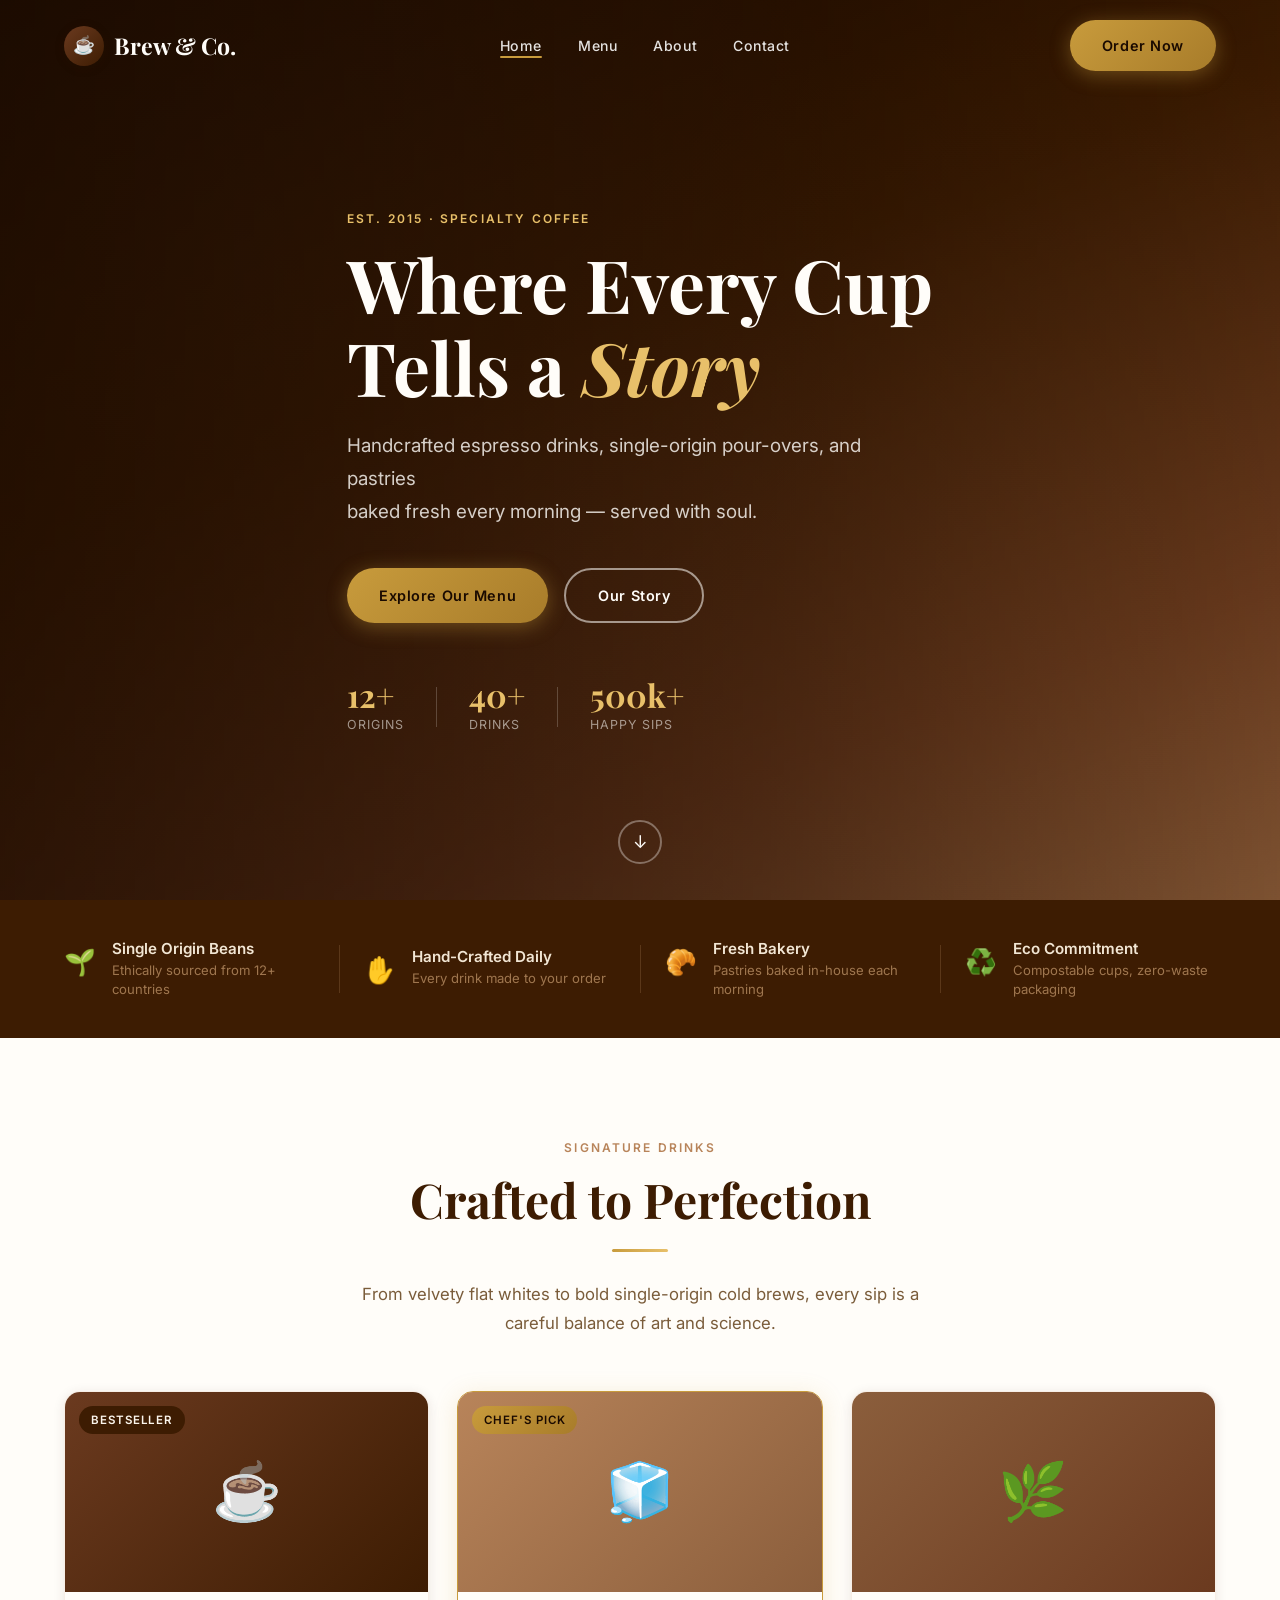
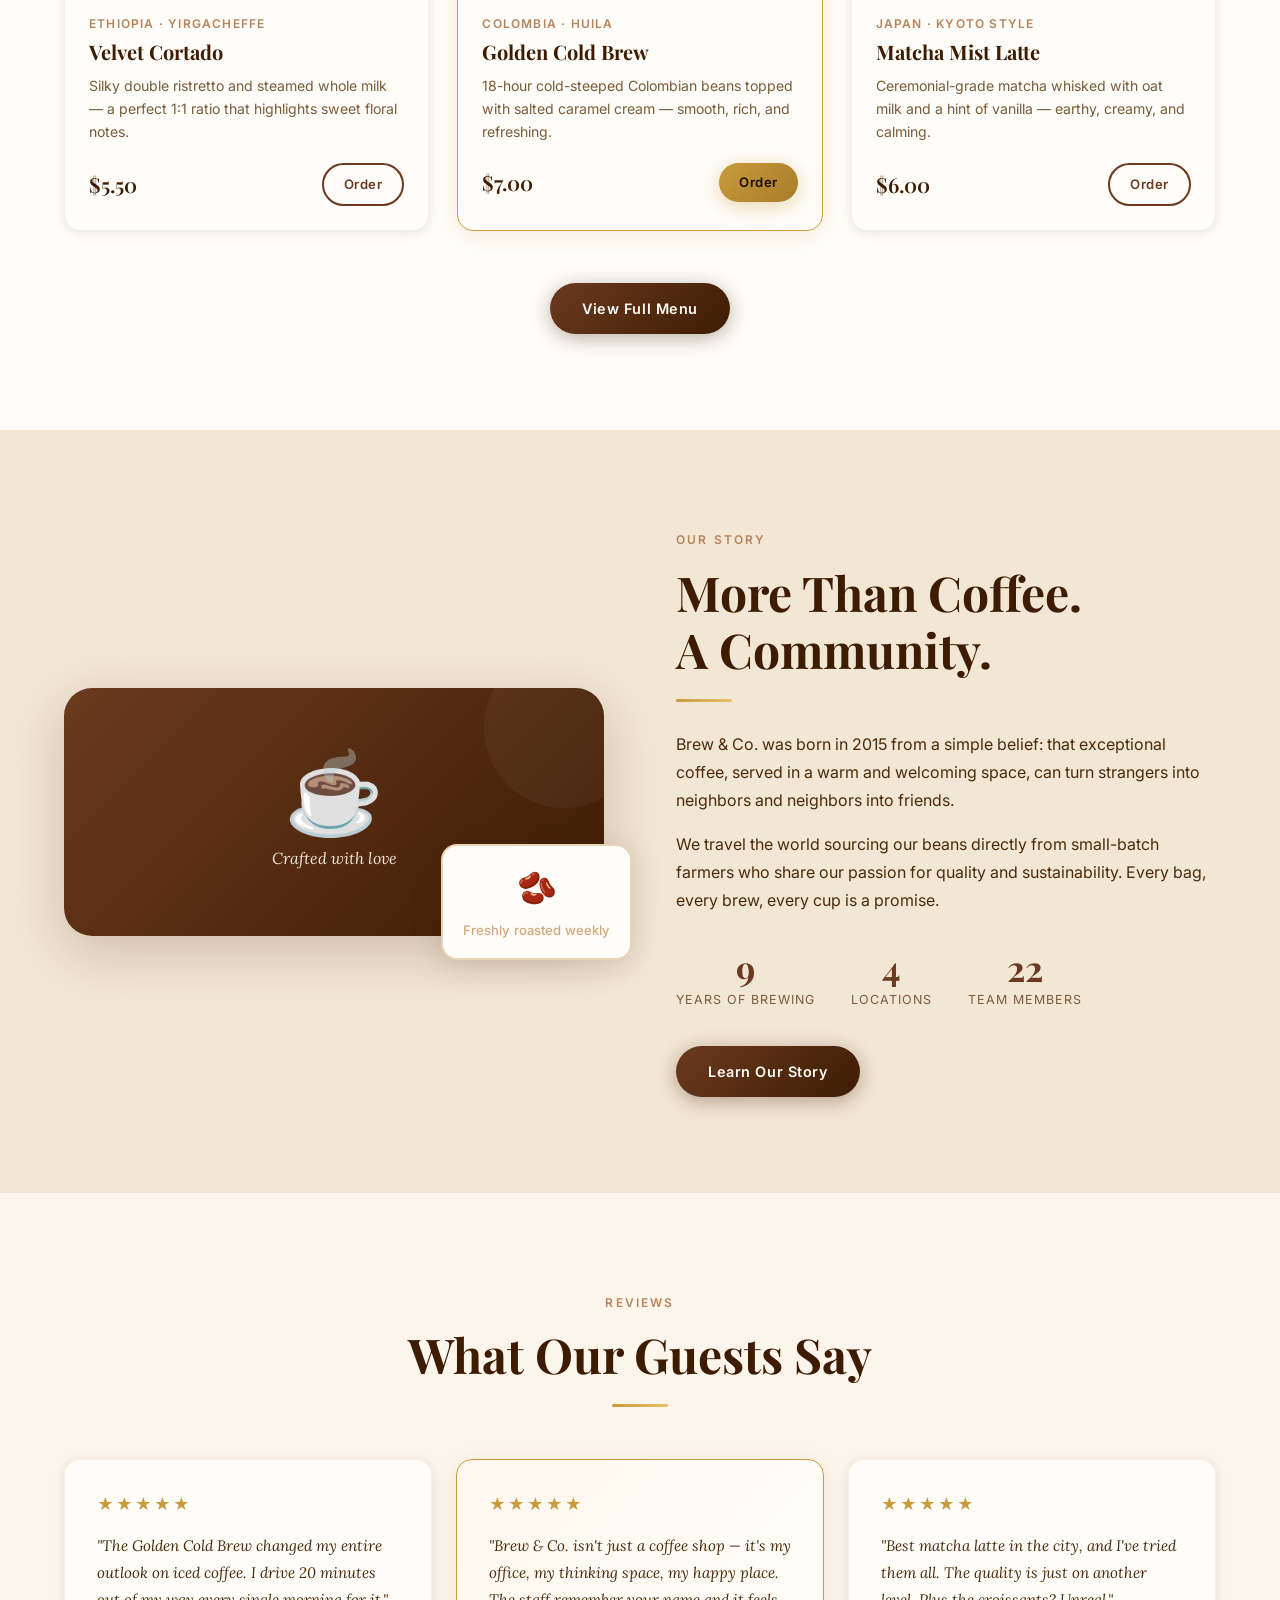
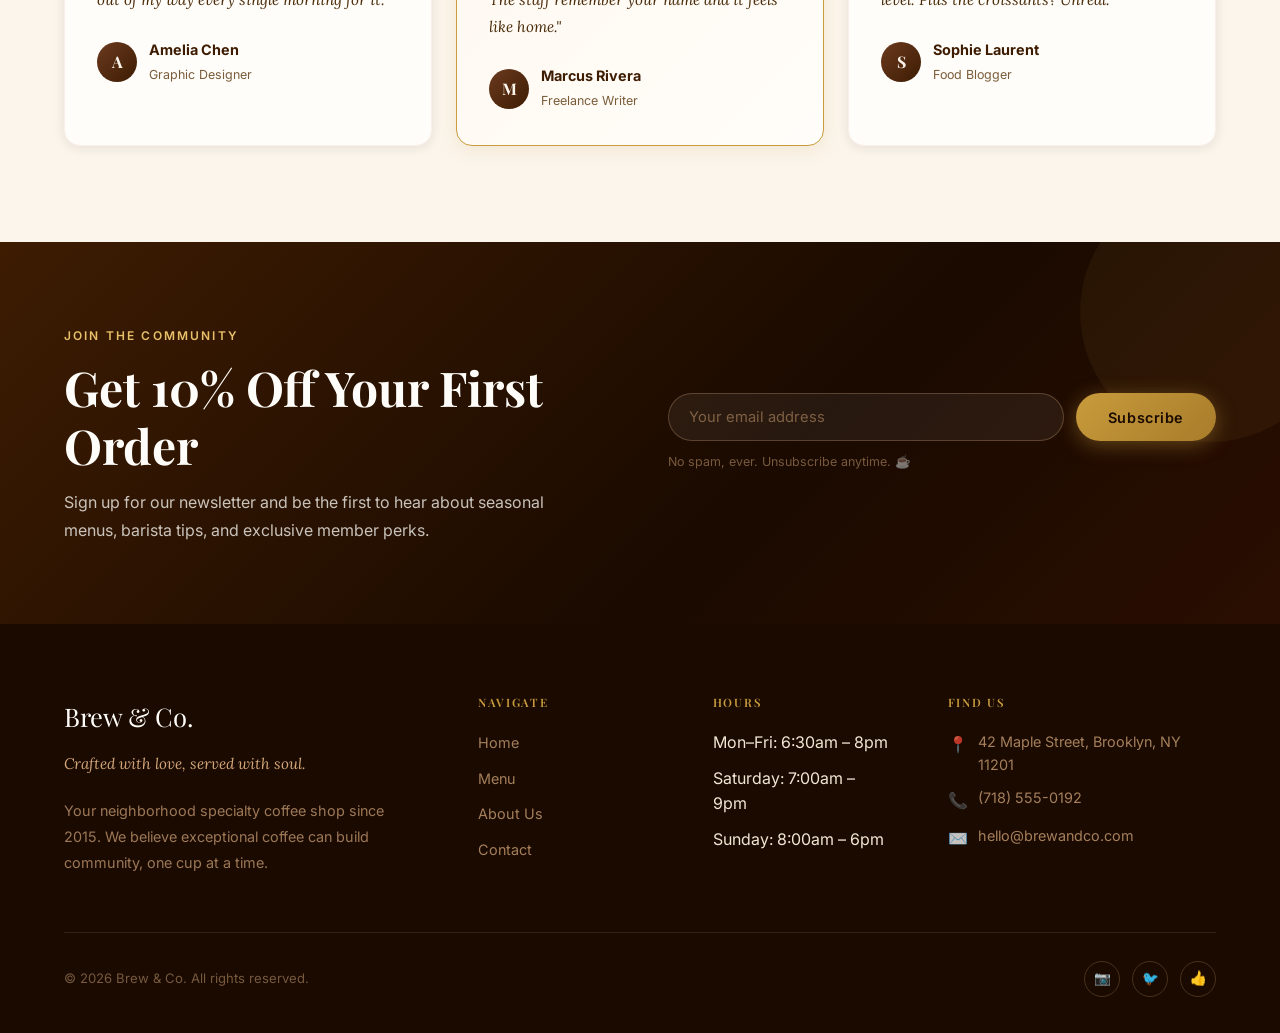
==== index.html @ 24303b9f "Initial commit" ====
<!DOCTYPE html>
<html lang="en">
<head>
  <meta charset="UTF-8" />
  <meta name="viewport" content="width=device-width, initial-scale=1.0" />
  <title>Brew & Co. — Artisan Coffee, Crafted With Love</title>
  <meta name="description" content="Brew & Co. is your neighborhood artisan coffee shop, serving specialty espresso, pour-overs, and freshly baked pastries in a warm, welcoming atmosphere." />
  <link rel="stylesheet" href="css/style.css" />
  <link rel="stylesheet" href="css/home.css" />
</head>
<body>

<!-- ── Navigation ── -->
<nav class="navbar transparent" id="navbar">
  <div class="nav-inner">
    <a href="index.html" class="nav-logo" aria-label="Brew & Co. Home">
      <div class="nav-logo-icon">☕</div>
      <span class="nav-logo-text">Brew &amp; Co.</span>
    </a>
    <ul class="nav-links" role="list">
      <li><a href="index.html"   class="nav-link" data-page="index.html">Home</a></li>
      <li><a href="menu.html"    class="nav-link" data-page="menu.html">Menu</a></li>
      <li><a href="about.html"   class="nav-link" data-page="about.html">About</a></li>
      <li><a href="contact.html" class="nav-link" data-page="contact.html">Contact</a></li>
    </ul>
    <a href="menu.html" class="btn btn-gold nav-cta">Order Now</a>
    <button class="hamburger" id="hamburger" aria-label="Toggle menu">
      <span></span><span></span><span></span>
    </button>
  </div>
</nav>

<!-- Mobile Menu -->
<div class="mobile-menu" id="mobile-menu" role="dialog" aria-modal="true" aria-label="Mobile navigation">
  <button class="mobile-close" id="mobile-close" aria-label="Close menu">✕</button>
  <ul role="list">
    <li><a href="index.html"   class="nav-link">Home</a></li>
    <li><a href="menu.html"    class="nav-link">Menu</a></li>
    <li><a href="about.html"   class="nav-link">About</a></li>
    <li><a href="contact.html" class="nav-link">Contact</a></li>
  </ul>
  <a href="menu.html" class="btn btn-gold" style="margin-top:8px;">Order Now</a>
</div>

<main>

  <!-- ══ HERO ══ -->
  <section class="hero hero-transparent" id="home">
    <div class="hero-bg">
      <div class="hero-bg-parallax hero-bg-img" aria-hidden="true"></div>
      <div class="hero-overlay" aria-hidden="true"></div>
    </div>
    <div class="container hero-content">
      <span class="section-label hero-label animate-fade-up">Est. 2015 · Specialty Coffee</span>
      <h1 class="hero-title animate-fade-up animate-delay-1">
        Where Every Cup<br/>
        Tells a <em>Story</em>
      </h1>
      <p class="hero-subtitle animate-fade-up animate-delay-2">
        Handcrafted espresso drinks, single-origin pour-overs, and pastries<br class="desktop-br"/>
        baked fresh every morning — served with soul.
      </p>
      <div class="hero-actions animate-fade-up animate-delay-3">
        <a href="menu.html" class="btn btn-gold">Explore Our Menu</a>
        <a href="about.html" class="btn btn-outline hero-btn-outline">Our Story</a>
      </div>
      <div class="hero-stats animate-fade-up animate-delay-4">
        <div class="hero-stat">
          <span class="hero-stat-num" data-count="12" data-suffix="+">0+</span>
          <span class="hero-stat-label">Origins</span>
        </div>
        <div class="hero-stat-divider" aria-hidden="true"></div>
        <div class="hero-stat">
          <span class="hero-stat-num" data-count="40" data-suffix="+">0+</span>
          <span class="hero-stat-label">Drinks</span>
        </div>
        <div class="hero-stat-divider" aria-hidden="true"></div>
        <div class="hero-stat">
          <span class="hero-stat-num" data-count="500" data-suffix="k+">0k+</span>
          <span class="hero-stat-label">Happy Sips</span>
        </div>
      </div>
    </div>
    <a href="#featured" class="hero-scroll-cue" aria-label="Scroll down">
      <span>↓</span>
    </a>
  </section>

  <!-- ══ FEATURED STRIP ══ -->
  <section class="strip" id="featured">
    <div class="container strip-inner">
      <div class="strip-item">
        <span class="strip-icon">🌱</span>
        <div>
          <h4>Single Origin Beans</h4>
          <p>Ethically sourced from 12+ countries</p>
        </div>
      </div>
      <div class="strip-divider" aria-hidden="true"></div>
      <div class="strip-item">
        <span class="strip-icon">✋</span>
        <div>
          <h4>Hand-Crafted Daily</h4>
          <p>Every drink made to your order</p>
        </div>
      </div>
      <div class="strip-divider" aria-hidden="true"></div>
      <div class="strip-item">
        <span class="strip-icon">🥐</span>
        <div>
          <h4>Fresh Bakery</h4>
          <p>Pastries baked in-house each morning</p>
        </div>
      </div>
      <div class="strip-divider" aria-hidden="true"></div>
      <div class="strip-item">
        <span class="strip-icon">♻️</span>
        <div>
          <h4>Eco Commitment</h4>
          <p>Compostable cups, zero-waste packaging</p>
        </div>
      </div>
    </div>
  </section>

  <!-- ══ SIGNATURE DRINKS ══ -->
  <section class="section" id="menu-preview">
    <div class="container">
      <div class="text-center" style="max-width:600px;margin:0 auto;">
        <span class="section-label">Signature Drinks</span>
        <h2 class="section-title">Crafted to Perfection</h2>
        <div class="divider center"></div>
        <p class="section-subtitle" style="margin:0 auto 52px;">From velvety flat whites to bold single-origin cold brews, every sip is a careful balance of art and science.</p>
      </div>

      <div class="drinks-grid">

        <article class="drink-card" data-animate data-delay="0">
          <div class="drink-img-wrap">
            <div class="drink-img" style="background: linear-gradient(135deg,#6B3A1F,#3D1C02);">
              <span class="drink-emoji">☕</span>
            </div>
            <span class="drink-badge">Bestseller</span>
          </div>
          <div class="drink-body">
            <span class="drink-origin">Ethiopia · Yirgacheffe</span>
            <h3 class="drink-name">Velvet Cortado</h3>
            <p class="drink-desc">Silky double ristretto and steamed whole milk — a perfect 1:1 ratio that highlights sweet floral notes.</p>
            <div class="drink-footer">
              <span class="drink-price">$5.50</span>
              <a href="menu.html" class="btn btn-outline btn-sm">Order</a>
            </div>
          </div>
        </article>

        <article class="drink-card featured-card" data-animate data-delay="0.12">
          <div class="drink-img-wrap">
            <div class="drink-img drink-img-gold" style="background: linear-gradient(135deg,#B8845A,#8B5E3C);">
              <span class="drink-emoji">🧊</span>
            </div>
            <span class="drink-badge badge-gold">Chef's Pick</span>
          </div>
          <div class="drink-body">
            <span class="drink-origin">Colombia · Huila</span>
            <h3 class="drink-name">Golden Cold Brew</h3>
            <p class="drink-desc">18-hour cold-steeped Colombian beans topped with salted caramel cream — smooth, rich, and refreshing.</p>
            <div class="drink-footer">
              <span class="drink-price">$7.00</span>
              <a href="menu.html" class="btn btn-gold btn-sm">Order</a>
            </div>
          </div>
        </article>

        <article class="drink-card" data-animate data-delay="0.22">
          <div class="drink-img-wrap">
            <div class="drink-img" style="background: linear-gradient(135deg,#8B5E3C,#6B3A1F);">
              <span class="drink-emoji">🌿</span>
            </div>
          </div>
          <div class="drink-body">
            <span class="drink-origin">Japan · Kyoto Style</span>
            <h3 class="drink-name">Matcha Mist Latte</h3>
            <p class="drink-desc">Ceremonial-grade matcha whisked with oat milk and a hint of vanilla — earthy, creamy, and calming.</p>
            <div class="drink-footer">
              <span class="drink-price">$6.00</span>
              <a href="menu.html" class="btn btn-outline btn-sm">Order</a>
            </div>
          </div>
        </article>

      </div>

      <div class="text-center" style="margin-top:52px;">
        <a href="menu.html" class="btn btn-primary">View Full Menu</a>
      </div>
    </div>
  </section>

  <!-- ══ ABOUT TEASER ══ -->
  <section class="section about-teaser" id="about-teaser">
    <div class="container about-teaser-grid">
      <div class="about-teaser-img-wrap" data-animate>
        <div class="about-teaser-img-main">
          <span style="font-size:5rem;line-height:1;">☕</span>
          <p style="font-family:var(--font-accent);font-style:italic;color:var(--cream-mid);margin-top:12px;">Crafted with love</p>
        </div>
        <div class="about-teaser-img-float">
          <span style="font-size:2rem;">🫘</span>
          <p style="font-size:0.82rem;color:var(--brown-pale);margin-top:6px;font-weight:500;">Freshly roasted weekly</p>
        </div>
      </div>
      <div class="about-teaser-text" data-animate data-delay="0.15">
        <span class="section-label">Our Story</span>
        <h2 class="section-title">More Than Coffee.<br/>A Community.</h2>
        <div class="divider"></div>
        <p>Brew &amp; Co. was born in 2015 from a simple belief: that exceptional coffee, served in a warm and welcoming space, can turn strangers into neighbors and neighbors into friends.</p>
        <p style="margin-top:16px;">We travel the world sourcing our beans directly from small-batch farmers who share our passion for quality and sustainability. Every bag, every brew, every cup is a promise.</p>
        <div class="about-milestones">
          <div class="milestone">
            <span class="milestone-num" data-count="9" data-suffix="">0</span>
            <span class="milestone-label">Years of Brewing</span>
          </div>
          <div class="milestone">
            <span class="milestone-num" data-count="4" data-suffix="">0</span>
            <span class="milestone-label">Locations</span>
          </div>
          <div class="milestone">
            <span class="milestone-num" data-count="22" data-suffix="">0</span>
            <span class="milestone-label">Team Members</span>
          </div>
        </div>
        <a href="about.html" class="btn btn-primary" style="margin-top:36px;">Learn Our Story</a>
      </div>
    </div>
  </section>

  <!-- ══ TESTIMONIALS ══ -->
  <section class="section testimonials-section">
    <div class="container">
      <div class="text-center" style="max-width:540px;margin:0 auto 52px;">
        <span class="section-label">Reviews</span>
        <h2 class="section-title">What Our Guests Say</h2>
        <div class="divider center"></div>
      </div>
      <div class="testimonials-grid">
        <blockquote class="testimonial-card" data-animate>
          <div class="testimonial-stars">★★★★★</div>
          <p class="testimonial-text">"The Golden Cold Brew changed my entire outlook on iced coffee. I drive 20 minutes out of my way every single morning for it."</p>
          <footer class="testimonial-author">
            <div class="testimonial-avatar">A</div>
            <div>
              <strong>Amelia Chen</strong>
              <span>Graphic Designer</span>
            </div>
          </footer>
        </blockquote>
        <blockquote class="testimonial-card testimonial-card-featured" data-animate data-delay="0.12">
          <div class="testimonial-stars">★★★★★</div>
          <p class="testimonial-text">"Brew &amp; Co. isn't just a coffee shop — it's my office, my thinking space, my happy place. The staff remember your name and it feels like home."</p>
          <footer class="testimonial-author">
            <div class="testimonial-avatar">M</div>
            <div>
              <strong>Marcus Rivera</strong>
              <span>Freelance Writer</span>
            </div>
          </footer>
        </blockquote>
        <blockquote class="testimonial-card" data-animate data-delay="0.22">
          <div class="testimonial-stars">★★★★★</div>
          <p class="testimonial-text">"Best matcha latte in the city, and I've tried them all. The quality is just on another level. Plus the croissants? Unreal."</p>
          <footer class="testimonial-author">
            <div class="testimonial-avatar">S</div>
            <div>
              <strong>Sophie Laurent</strong>
              <span>Food Blogger</span>
            </div>
          </footer>
        </blockquote>
      </div>
    </div>
  </section>

  <!-- ══ CTA BANNER ══ -->
  <section class="cta-banner">
    <div class="container cta-inner">
      <div class="cta-text" data-animate>
        <span class="section-label" style="color:var(--gold-light);">Join the Community</span>
        <h2 style="color:var(--cream-white);margin-bottom:14px;">Get 10% Off Your First Order</h2>
        <p style="color:rgba(255,253,249,0.75);max-width:480px;">Sign up for our newsletter and be the first to hear about seasonal menus, barista tips, and exclusive member perks.</p>
      </div>
      <form class="cta-form" id="newsletter-form" data-animate data-delay="0.15" onsubmit="handleNewsletter(event)">
        <div class="form-row">
          <input type="email" id="newsletter-email" name="email" placeholder="Your email address" required class="cta-input" />
          <button type="submit" class="btn btn-gold">Subscribe</button>
        </div>
        <p class="form-note">No spam, ever. Unsubscribe anytime. ☕</p>
      </form>
    </div>
  </section>

</main>

<!-- ── FOOTER ── -->
<footer class="footer" role="contentinfo">
  <div class="container">
    <div class="footer-grid">
      <div class="footer-col">
        <div class="footer-brand-name">Brew &amp; Co.</div>
        <p class="footer-tagline">Crafted with love, served with soul.</p>
        <p class="footer-desc">Your neighborhood specialty coffee shop since 2015. We believe exceptional coffee can build community, one cup at a time.</p>
      </div>
      <div class="footer-col">
        <h3 class="footer-heading">Navigate</h3>
        <ul class="footer-links">
          <li><a href="index.html">Home</a></li>
          <li><a href="menu.html">Menu</a></li>
          <li><a href="about.html">About Us</a></li>
          <li><a href="contact.html">Contact</a></li>
        </ul>
      </div>
      <div class="footer-col">
        <h3 class="footer-heading">Hours</h3>
        <ul class="footer-links">
          <li>Mon–Fri: 6:30am – 8pm</li>
          <li>Saturday: 7:00am – 9pm</li>
          <li>Sunday: 8:00am – 6pm</li>
        </ul>
      </div>
      <div class="footer-col">
        <h3 class="footer-heading">Find Us</h3>
        <div class="footer-contact-item"><span>📍</span><span>42 Maple Street, Brooklyn, NY 11201</span></div>
        <div class="footer-contact-item"><span>📞</span><span>(718) 555-0192</span></div>
        <div class="footer-contact-item"><span>✉️</span><span>hello@brewandco.com</span></div>
      </div>
    </div>
    <div class="footer-bottom">
      <p>&copy; 2026 Brew &amp; Co. All rights reserved.</p>
      <div class="footer-social" aria-label="Social links">
        <a href="#" class="social-link" aria-label="Instagram">📷</a>
        <a href="#" class="social-link" aria-label="Twitter">🐦</a>
        <a href="#" class="social-link" aria-label="Facebook">👍</a>
      </div>
    </div>
  </div>
</footer>

<script src="js/main.js"></script>
<script>
  function handleNewsletter(e) {
    e.preventDefault();
    const email = document.getElementById('newsletter-email').value;
    if (email) {
      document.getElementById('newsletter-form').reset();
      showToast('Welcome! Check your inbox for 10% off. ☕', '🎉');
    }
  }
</script>
</body>
</html>
---- css/style.css ----
/* ===== Brew & Co. — Global Styles ===== */

@import url('https://fonts.googleapis.com/css2?family=Playfair+Display:ital,wght@0,400;0,600;0,700;1,400;1,600&family=Inter:wght@300;400;500;600&family=Lora:ital,wght@0,400;1,400&display=swap');

/* ── CSS Variables ── */
:root {
  --brown-darkest: #1A0A00;
  --brown-dark:    #3D1C02;
  --brown-mid:     #6B3A1F;
  --brown-warm:    #8B5E3C;
  --brown-light:   #B8845A;
  --brown-pale:    #D4A77A;
  --cream-deep:    #E8D5B7;
  --cream-mid:     #F2E6D4;
  --cream-light:   #FBF5EC;
  --cream-white:   #FFFDF9;
  --gold:          #C89B3C;
  --gold-light:    #E8C06A;
  --text-dark:     #1A0A00;
  --text-mid:      #4A2C0A;
  --text-muted:    #7A5C3A;
  --shadow-sm:     0 2px 12px rgba(61,28,2,0.1);
  --shadow-md:     0 6px 30px rgba(61,28,2,0.15);
  --shadow-lg:     0 16px 55px rgba(61,28,2,0.2);
  --radius-sm:     8px;
  --radius-md:     16px;
  --radius-lg:     28px;
  --transition:    0.3s cubic-bezier(0.4, 0, 0.2, 1);
  --font-heading:  'Playfair Display', serif;
  --font-body:     'Inter', sans-serif;
  --font-accent:   'Lora', serif;
}

/* ── Reset ── */
*, *::before, *::after { box-sizing: border-box; margin: 0; padding: 0; }
html { scroll-behavior: smooth; font-size: 16px; }
body {
  font-family: var(--font-body);
  background: var(--cream-white);
  color: var(--text-dark);
  line-height: 1.6;
  overflow-x: hidden;
}
img { display: block; max-width: 100%; }
a { text-decoration: none; color: inherit; }
ul { list-style: none; }
button { cursor: pointer; border: none; background: none; font-family: inherit; }

/* ── Typography ── */
h1, h2, h3, h4 { font-family: var(--font-heading); line-height: 1.2; }
h1 { font-size: clamp(2.4rem, 6vw, 4.2rem); }
h2 { font-size: clamp(1.9rem, 4vw, 3rem); }
h3 { font-size: clamp(1.3rem, 2.5vw, 1.7rem); }
h4 { font-size: 1.1rem; }
p  { color: var(--text-mid); line-height: 1.75; }

/* ── Layout Helpers ── */
.container {
  max-width: 1200px;
  margin: 0 auto;
  padding: 0 24px;
}
.section { padding: 96px 0; }
.section-sm { padding: 64px 0; }
.section-label {
  display: inline-block;
  font-family: var(--font-body);
  font-size: 0.75rem;
  font-weight: 600;
  letter-spacing: 0.18em;
  text-transform: uppercase;
  color: var(--brown-light);
  margin-bottom: 14px;
}
.section-title { color: var(--brown-dark); margin-bottom: 20px; }
.section-subtitle {
  font-size: 1.05rem;
  color: var(--text-muted);
  max-width: 560px;
  margin-bottom: 52px;
}

/* ── Divider ── */
.divider {
  width: 56px;
  height: 3px;
  background: linear-gradient(90deg, var(--gold), var(--gold-light));
  border-radius: 2px;
  margin: 18px 0 28px;
}
.divider.center { margin-left: auto; margin-right: auto; }

/* ── Buttons ── */
.btn {
  display: inline-flex;
  align-items: center;
  gap: 8px;
  padding: 14px 32px;
  border-radius: 50px;
  font-size: 0.9rem;
  font-weight: 600;
  letter-spacing: 0.04em;
  transition: var(--transition);
  position: relative;
  overflow: hidden;
}
.btn::before {
  content: '';
  position: absolute;
  inset: 0;
  background: rgba(255,255,255,0.12);
  opacity: 0;
  transition: var(--transition);
}
.btn:hover::before { opacity: 1; }
.btn-primary {
  background: linear-gradient(135deg, var(--brown-mid), var(--brown-dark));
  color: var(--cream-white);
  box-shadow: 0 4px 20px rgba(61,28,2,0.35);
}
.btn-primary:hover {
  transform: translateY(-2px);
  box-shadow: 0 8px 28px rgba(61,28,2,0.45);
}
.btn-outline {
  border: 2px solid var(--brown-mid);
  color: var(--brown-mid);
  background: transparent;
}
.btn-outline:hover {
  background: var(--brown-mid);
  color: var(--cream-white);
  transform: translateY(-2px);
}
.btn-gold {
  background: linear-gradient(135deg, var(--gold), #A87C2A);
  color: var(--brown-darkest);
  box-shadow: 0 4px 20px rgba(200,155,60,0.4);
}
.btn-gold:hover {
  transform: translateY(-2px);
  box-shadow: 0 8px 28px rgba(200,155,60,0.55);
}

/* ══════════════════════════════════════════
   NAVIGATION
══════════════════════════════════════════ */
.navbar {
  position: fixed;
  top: 0; left: 0; right: 0;
  z-index: 1000;
  padding: 0 0;
  transition: var(--transition);
}
.navbar.scrolled {
  background: rgba(255,253,249,0.96);
  backdrop-filter: blur(20px);
  -webkit-backdrop-filter: blur(20px);
  box-shadow: var(--shadow-sm);
}
.navbar.transparent { background: transparent; }
.nav-inner {
  display: flex;
  align-items: center;
  justify-content: space-between;
  max-width: 1200px;
  margin: 0 auto;
  padding: 20px 24px;
}
.nav-logo {
  display: flex;
  align-items: center;
  gap: 10px;
}
.nav-logo-icon {
  width: 40px;
  height: 40px;
  background: linear-gradient(135deg, var(--brown-mid), var(--brown-dark));
  border-radius: 50%;
  display: flex;
  align-items: center;
  justify-content: center;
  font-size: 1.1rem;
  color: var(--cream-light);
  box-shadow: var(--shadow-sm);
  flex-shrink: 0;
}
.nav-logo-text {
  font-family: var(--font-heading);
  font-size: 1.45rem;
  font-weight: 700;
  color: var(--brown-dark);
  transition: var(--transition);
}
.navbar.transparent .nav-logo-text { color: var(--cream-white); }
.nav-links {
  display: flex;
  align-items: center;
  gap: 36px;
}
.nav-link {
  font-size: 0.88rem;
  font-weight: 500;
  color: var(--text-mid);
  letter-spacing: 0.04em;
  position: relative;
  transition: var(--transition);
}
.navbar.transparent .nav-link { color: rgba(255,255,255,0.88); }
.nav-link::after {
  content: '';
  position: absolute;
  bottom: -4px; left: 0;
  width: 0; height: 2px;
  background: var(--gold);
  transition: var(--transition);
  border-radius: 2px;
}
.nav-link:hover::after,
.nav-link.active::after { width: 100%; }
.nav-link:hover,
.nav-link.active { color: var(--brown-mid); }
.navbar.transparent .nav-link:hover { color: var(--gold-light); }
.nav-cta { margin-left: 16px; }
.hamburger {
  display: none;
  flex-direction: column;
  gap: 5px;
  padding: 6px;
}
.hamburger span {
  width: 24px; height: 2px;
  background: var(--brown-mid);
  border-radius: 2px;
  transition: var(--transition);
  display: block;
}
.navbar.transparent .hamburger span { background: var(--cream-white); }
.hamburger.open span:nth-child(1) { transform: translateY(7px) rotate(45deg); }
.hamburger.open span:nth-child(2) { opacity: 0; }
.hamburger.open span:nth-child(3) { transform: translateY(-7px) rotate(-45deg); }
.mobile-menu {
  display: none;
  position: fixed;
  top: 0; left: 0; right: 0; bottom: 0;
  background: var(--cream-white);
  z-index: 999;
  flex-direction: column;
  align-items: center;
  justify-content: center;
  gap: 36px;
}
.mobile-menu.open { display: flex; }
.mobile-menu .nav-link {
  font-family: var(--font-heading);
  font-size: 2rem;
  color: var(--brown-dark);
}
.mobile-menu .nav-link::after { display: none; }
.mobile-close {
  position: absolute;
  top: 28px; right: 28px;
  font-size: 1.6rem;
  color: var(--brown-mid);
  cursor: pointer;
  background: none;
  border: none;
  font-family: inherit;
}

/* ══════════════════════════════════════════
   FOOTER
══════════════════════════════════════════ */
.footer {
  background: var(--brown-darkest);
  color: var(--cream-mid);
  padding: 72px 0 36px;
}
.footer-grid {
  display: grid;
  grid-template-columns: 2fr 1fr 1fr 1.5fr;
  gap: 56px;
  margin-bottom: 56px;
}
.footer-brand-name {
  font-family: var(--font-heading);
  font-size: 1.6rem;
  color: var(--cream-white);
  margin-bottom: 14px;
}
.footer-tagline {
  font-style: italic;
  font-family: var(--font-accent);
  color: var(--brown-pale);
  font-size: 0.95rem;
  margin-bottom: 20px;
}
.footer-desc {
  color: rgba(212,167,122,0.7);
  font-size: 0.9rem;
  line-height: 1.8;
}
.footer-heading {
  font-size: 0.72rem;
  font-weight: 600;
  letter-spacing: 0.15em;
  text-transform: uppercase;
  color: var(--gold);
  margin-bottom: 20px;
}
.footer-links { display: flex; flex-direction: column; gap: 10px; }
.footer-links a {
  color: rgba(212,167,122,0.75);
  font-size: 0.9rem;
  transition: var(--transition);
}
.footer-links a:hover { color: var(--cream-mid); padding-left: 4px; }
.footer-contact-item {
  display: flex;
  gap: 10px;
  align-items: flex-start;
  color: rgba(212,167,122,0.75);
  font-size: 0.9rem;
  margin-bottom: 10px;
}
.footer-contact-item span:first-child { font-size: 1rem; flex-shrink: 0; margin-top: 2px; }
.footer-bottom {
  border-top: 1px solid rgba(212,167,122,0.15);
  padding-top: 28px;
  display: flex;
  align-items: center;
  justify-content: space-between;
  flex-wrap: wrap;
  gap: 16px;
}
.footer-bottom p { color: rgba(212,167,122,0.5); font-size: 0.82rem; margin: 0; }
.footer-social { display: flex; gap: 12px; }
.social-link {
  width: 36px; height: 36px;
  border-radius: 50%;
  border: 1px solid rgba(212,167,122,0.25);
  display: flex;
  align-items: center;
  justify-content: center;
  color: var(--brown-pale);
  font-size: 0.85rem;
  transition: var(--transition);
}
.social-link:hover {
  background: var(--gold);
  border-color: var(--gold);
  color: var(--brown-darkest);
  transform: translateY(-3px);
}

/* ══════════════════════════════════════════
   CARD STYLES (shared)
══════════════════════════════════════════ */
.card {
  background: var(--cream-white);
  border-radius: var(--radius-md);
  box-shadow: var(--shadow-sm);
  overflow: hidden;
  transition: var(--transition);
}
.card:hover {
  transform: translateY(-6px);
  box-shadow: var(--shadow-md);
}

/* ══════════════════════════════════════════
   ANIMATIONS
══════════════════════════════════════════ */
@keyframes fadeUp {
  from { opacity: 0; transform: translateY(30px); }
  to   { opacity: 1; transform: translateY(0); }
}
@keyframes fadeIn {
  from { opacity: 0; }
  to   { opacity: 1; }
}
@keyframes float {
  0%, 100% { transform: translateY(0px); }
  50%       { transform: translateY(-10px); }
}
@keyframes shimmer {
  0%   { background-position: -200% center; }
  100% { background-position:  200% center; }
}
.animate-fade-up {
  opacity: 0;
  animation: fadeUp 0.75s ease forwards;
}
.animate-delay-1 { animation-delay: 0.1s; }
.animate-delay-2 { animation-delay: 0.22s; }
.animate-delay-3 { animation-delay: 0.34s; }
.animate-delay-4 { animation-delay: 0.46s; }

/* ══════════════════════════════════════════
   DECORATIVE ELEMENTS
══════════════════════════════════════════ */
.bean-decoration {
  position: absolute;
  border-radius: 50%;
  background: var(--brown-pale);
  opacity: 0.12;
  pointer-events: none;
}
.grain-overlay {
  position: relative;
}
.grain-overlay::before {
  content: '';
  position: absolute;
  inset: 0;
  background-image: url("data:image/svg+xml,%3Csvg viewBox='0 0 256 256' xmlns='http://www.w3.org/2000/svg'%3E%3Cfilter id='noise'%3E%3CfeTurbulence type='fractalNoise' baseFrequency='0.9' numOctaves='4' stitchTiles='stitch'/%3E%3C/filter%3E%3Crect width='100%25' height='100%25' filter='url(%23noise)' opacity='0.04'/%3E%3C/svg%3E");
  pointer-events: none;
  border-radius: inherit;
  z-index: 0;
}

/* ══════════════════════════════════════════
   TOAST / NOTIFICATION
══════════════════════════════════════════ */
.toast {
  position: fixed;
  bottom: 32px; right: 32px;
  background: var(--brown-dark);
  color: var(--cream-white);
  padding: 16px 24px;
  border-radius: var(--radius-sm);
  box-shadow: var(--shadow-lg);
  display: flex;
  align-items: center;
  gap: 10px;
  font-size: 0.9rem;
  z-index: 9999;
  transform: translateY(80px);
  opacity: 0;
  transition: var(--transition);
}
.toast.show {
  transform: translateY(0);
  opacity: 1;
}
.toast-icon { font-size: 1.1rem; }

/* ══════════════════════════════════════════
   RESPONSIVE
══════════════════════════════════════════ */
@media (max-width: 960px) {
  .nav-links, .nav-cta { display: none; }
  .hamburger { display: flex; }
  .footer-grid { grid-template-columns: 1fr 1fr; gap: 36px; }
}
@media (max-width: 600px) {
  .section { padding: 72px 0; }
  .footer-grid { grid-template-columns: 1fr; gap: 32px; }
  .footer-bottom { flex-direction: column; text-align: center; }
}
---- css/home.css ----
/* ===== Brew & Co. — Home Page Styles ===== */

/* ── Hero ── */
.hero {
  position: relative;
  min-height: 100vh;
  display: flex;
  align-items: center;
  overflow: hidden;
}
.hero-bg {
  position: absolute;
  inset: 0;
  z-index: 0;
}
.hero-bg-img {
  width: 100%; height: 100%;
  background: linear-gradient(160deg, #1A0A00 0%, #3D1C02 40%, #6B3A1F 75%, #8B5E3C 100%);
  transform-origin: center;
  transform: scale(1.08);
  will-change: transform;
}
/* Coffee cup SVG pattern */
.hero-bg-img::after {
  content: '';
  position: absolute;
  inset: 0;
  background-image:
    radial-gradient(circle at 20% 30%, rgba(184,132,90,0.08) 0%, transparent 50%),
    radial-gradient(circle at 80% 70%, rgba(200,155,60,0.06) 0%, transparent 50%);
}
.hero-overlay {
  position: absolute;
  inset: 0;
  background: linear-gradient(
    to right,
    rgba(26,10,0,0.72) 0%,
    rgba(26,10,0,0.42) 60%,
    rgba(26,10,0,0.1) 100%
  );
}
.hero-content {
  position: relative;
  z-index: 1;
  padding-top: 120px;
  padding-bottom: 80px;
  max-width: 760px;
}
.hero-label { color: var(--gold-light); opacity: 0.88; }
.hero-title {
  color: var(--cream-white);
  font-size: clamp(2.6rem, 6.5vw, 4.6rem);
  line-height: 1.12;
  margin-bottom: 22px;
}
.hero-title em {
  font-style: italic;
  color: var(--gold-light);
}
.hero-subtitle {
  color: rgba(255,253,249,0.8);
  font-size: clamp(1rem, 2vw, 1.18rem);
  max-width: 540px;
  margin-bottom: 40px;
}
.desktop-br { display: inline; }
.hero-actions {
  display: flex;
  gap: 16px;
  flex-wrap: wrap;
  margin-bottom: 56px;
}
.hero-btn-outline {
  border-color: rgba(255,253,249,0.55);
  color: var(--cream-white);
}
.hero-btn-outline:hover {
  background: rgba(255,253,249,0.12);
  border-color: var(--cream-white);
  color: var(--cream-white);
}
.hero-stats {
  display: flex;
  align-items: center;
  gap: 32px;
}
.hero-stat { text-align: left; }
.hero-stat-num {
  display: block;
  font-family: var(--font-heading);
  font-size: 2rem;
  font-weight: 700;
  color: var(--gold-light);
  line-height: 1;
}
.hero-stat-label {
  font-size: 0.78rem;
  letter-spacing: 0.08em;
  text-transform: uppercase;
  color: rgba(255,253,249,0.55);
  margin-top: 4px;
  display: block;
}
.hero-stat-divider {
  width: 1px;
  height: 40px;
  background: rgba(255,253,249,0.2);
}
.hero-scroll-cue {
  position: absolute;
  bottom: 36px;
  left: 50%;
  transform: translateX(-50%);
  z-index: 1;
  display: flex;
  align-items: center;
  justify-content: center;
  width: 44px; height: 44px;
  border-radius: 50%;
  border: 2px solid rgba(255,253,249,0.35);
  color: var(--cream-white);
  font-size: 1.1rem;
  animation: float 2.2s ease-in-out infinite;
  transition: var(--transition);
}
.hero-scroll-cue:hover {
  background: rgba(255,253,249,0.12);
  border-color: var(--gold-light);
  color: var(--gold-light);
}

/* ── Feature Strip ── */
.strip {
  background: var(--brown-dark);
  padding: 40px 0;
  position: relative;
  z-index: 1;
}
.strip-inner {
  display: flex;
  align-items: center;
  justify-content: space-between;
  flex-wrap: wrap;
  gap: 24px;
}
.strip-item {
  display: flex;
  align-items: flex-start;
  gap: 16px;
  flex: 1;
  min-width: 180px;
}
.strip-icon {
  font-size: 1.6rem;
  flex-shrink: 0;
  margin-top: 2px;
}
.strip-item h4 {
  font-size: 0.95rem;
  font-family: var(--font-body);
  font-weight: 600;
  color: var(--cream-mid);
  margin-bottom: 3px;
}
.strip-item p {
  font-size: 0.82rem;
  color: rgba(212,167,122,0.65);
  line-height: 1.4;
  margin: 0;
}
.strip-divider {
  width: 1px;
  height: 48px;
  background: rgba(212,167,122,0.2);
  flex-shrink: 0;
}

/* ── Drinks Grid ── */
.drinks-grid {
  display: grid;
  grid-template-columns: repeat(3, 1fr);
  gap: 28px;
}
.drink-card {
  background: var(--cream-white);
  border-radius: var(--radius-md);
  overflow: hidden;
  box-shadow: var(--shadow-sm);
  transition: var(--transition);
  border: 1px solid rgba(184,132,90,0.12);
}
.drink-card:hover {
  transform: translateY(-8px);
  box-shadow: var(--shadow-lg);
}
.featured-card {
  border-color: var(--gold);
  box-shadow: 0 4px 24px rgba(200,155,60,0.18);
}
.drink-img-wrap { position: relative; }
.drink-img {
  height: 200px;
  display: flex;
  flex-direction: column;
  align-items: center;
  justify-content: center;
  position: relative;
}
.drink-emoji { font-size: 3.5rem; }
.drink-badge {
  position: absolute;
  top: 14px; left: 14px;
  background: var(--brown-dark);
  color: var(--cream-light);
  font-size: 0.72rem;
  font-weight: 600;
  letter-spacing: 0.08em;
  padding: 5px 12px;
  border-radius: 50px;
  text-transform: uppercase;
}
.badge-gold {
  background: linear-gradient(135deg, var(--gold), #A87C2A);
  color: var(--brown-darkest);
}
.drink-body { padding: 22px 24px 24px; }
.drink-origin {
  font-size: 0.75rem;
  font-weight: 600;
  letter-spacing: 0.1em;
  text-transform: uppercase;
  color: var(--brown-light);
  display: block;
  margin-bottom: 7px;
}
.drink-name {
  font-size: 1.25rem;
  color: var(--brown-dark);
  margin-bottom: 10px;
}
.drink-desc {
  font-size: 0.88rem;
  line-height: 1.65;
  margin-bottom: 20px;
  color: var(--text-muted);
}
.drink-footer {
  display: flex;
  align-items: center;
  justify-content: space-between;
}
.drink-price {
  font-family: var(--font-heading);
  font-size: 1.3rem;
  font-weight: 600;
  color: var(--brown-dark);
}
.btn-sm { padding: 9px 20px; font-size: 0.82rem; }

/* ── About Teaser ── */
.about-teaser { background: var(--cream-mid); }
.about-teaser-grid {
  display: grid;
  grid-template-columns: 1fr 1fr;
  gap: 72px;
  align-items: center;
}
.about-teaser-img-wrap {
  position: relative;
}
.about-teaser-img-main {
  background: linear-gradient(135deg, var(--brown-mid), var(--brown-dark));
  border-radius: var(--radius-lg);
  padding: 64px 48px;
  text-align: center;
  box-shadow: var(--shadow-lg);
  position: relative;
  overflow: hidden;
}
.about-teaser-img-main::before {
  content: '';
  position: absolute;
  top: -40px; right: -40px;
  width: 160px; height: 160px;
  border-radius: 50%;
  background: rgba(255,255,255,0.04);
}
.about-teaser-img-float {
  position: absolute;
  bottom: -24px; right: -28px;
  background: var(--cream-white);
  border-radius: var(--radius-md);
  padding: 16px 20px;
  box-shadow: var(--shadow-md);
  text-align: center;
  border: 2px solid var(--cream-deep);
}
.about-milestones {
  display: flex;
  gap: 36px;
  margin-top: 36px;
  flex-wrap: wrap;
}
.milestone { text-align: center; }
.milestone-num {
  display: block;
  font-family: var(--font-heading);
  font-size: 2.2rem;
  font-weight: 700;
  color: var(--brown-mid);
  line-height: 1;
}
.milestone-label {
  font-size: 0.78rem;
  letter-spacing: 0.08em;
  text-transform: uppercase;
  color: var(--text-muted);
  margin-top: 5px;
  display: block;
}

/* ── Testimonials ── */
.testimonials-section { background: var(--cream-light); }
.testimonials-grid {
  display: grid;
  grid-template-columns: repeat(3, 1fr);
  gap: 24px;
}
.testimonial-card {
  background: var(--cream-white);
  border-radius: var(--radius-md);
  padding: 32px;
  box-shadow: var(--shadow-sm);
  border: 1px solid rgba(184,132,90,0.1);
  transition: var(--transition);
}
.testimonial-card:hover { transform: translateY(-5px); box-shadow: var(--shadow-md); }
.testimonial-card-featured {
  border-color: var(--gold);
  box-shadow: 0 4px 20px rgba(200,155,60,0.15);
  background: linear-gradient(135deg, #FFF8F0, var(--cream-white));
}
.testimonial-stars {
  color: var(--gold);
  font-size: 1rem;
  letter-spacing: 2px;
  margin-bottom: 16px;
}
.testimonial-text {
  font-family: var(--font-accent);
  font-style: italic;
  font-size: 0.95rem;
  line-height: 1.76;
  color: var(--text-mid);
  margin-bottom: 24px;
}
.testimonial-author {
  display: flex;
  align-items: center;
  gap: 12px;
}
.testimonial-avatar {
  width: 40px; height: 40px;
  border-radius: 50%;
  background: linear-gradient(135deg, var(--brown-mid), var(--brown-dark));
  color: var(--cream-light);
  display: flex;
  align-items: center;
  justify-content: center;
  font-family: var(--font-heading);
  font-weight: 700;
  font-size: 1rem;
  flex-shrink: 0;
}
.testimonial-author strong {
  display: block;
  font-size: 0.9rem;
  color: var(--brown-dark);
  font-family: var(--font-body);
}
.testimonial-author span {
  font-size: 0.78rem;
  color: var(--text-muted);
}

/* ── CTA Banner ── */
.cta-banner {
  background: linear-gradient(135deg, var(--brown-dark) 0%, var(--brown-darkest) 60%, #2A0E01 100%);
  padding: 80px 0;
  position: relative;
  overflow: hidden;
}
.cta-banner::before {
  content: '';
  position: absolute;
  top: -60px; right: -60px;
  width: 260px; height: 260px;
  border-radius: 50%;
  background: rgba(200,155,60,0.07);
}
.cta-inner {
  display: flex;
  align-items: center;
  gap: 56px;
  flex-wrap: wrap;
}
.cta-text { flex: 1; min-width: 260px; }
.cta-form { flex: 1; min-width: 260px; }
.form-row { display: flex; gap: 12px; flex-wrap: wrap; }
.cta-input {
  flex: 1;
  min-width: 200px;
  padding: 14px 20px;
  border-radius: 50px;
  border: 1.5px solid rgba(212,167,122,0.3);
  background: rgba(255,253,249,0.06);
  color: var(--cream-white);
  font-family: var(--font-body);
  font-size: 0.92rem;
  outline: none;
  transition: var(--transition);
}
.cta-input::placeholder { color: rgba(212,167,122,0.5); }
.cta-input:focus { border-color: var(--gold); background: rgba(255,253,249,0.1); }
.form-note { font-size: 0.78rem; color: rgba(212,167,122,0.5); margin-top: 10px; }

/* ── Utility ── */
.text-center { text-align: center; }
.text-center .section-subtitle { margin-left: auto; margin-right: auto; }

/* ── Scroll Reveal ── */
[data-animate] {
  opacity: 0;
  transform: translateY(24px);
  transition: opacity 0.65s ease, transform 0.65s ease;
}
[data-animate].in-view {
  opacity: 1;
  transform: none;
}

/* ── Responsive ── */
@media (max-width: 960px) {
  .drinks-grid { grid-template-columns: 1fr 1fr; }
  .testimonials-grid { grid-template-columns: 1fr 1fr; }
  .about-teaser-grid { grid-template-columns: 1fr; gap: 48px; }
  .about-teaser-img-wrap { max-width: 420px; margin: 0 auto; }
  .cta-inner { flex-direction: column; }
  .strip-divider { display: none; }
}
@media (max-width: 640px) {
  .drinks-grid { grid-template-columns: 1fr; }
  .testimonials-grid { grid-template-columns: 1fr; }
  .hero-stats { flex-direction: column; gap: 20px; }
  .hero-stat-divider { width: 40px; height: 1px; }
  .desktop-br { display: none; }
  .hero-actions { flex-direction: column; }
  .hero-actions .btn { text-align: center; justify-content: center; }
  .about-milestones { gap: 24px; }
}
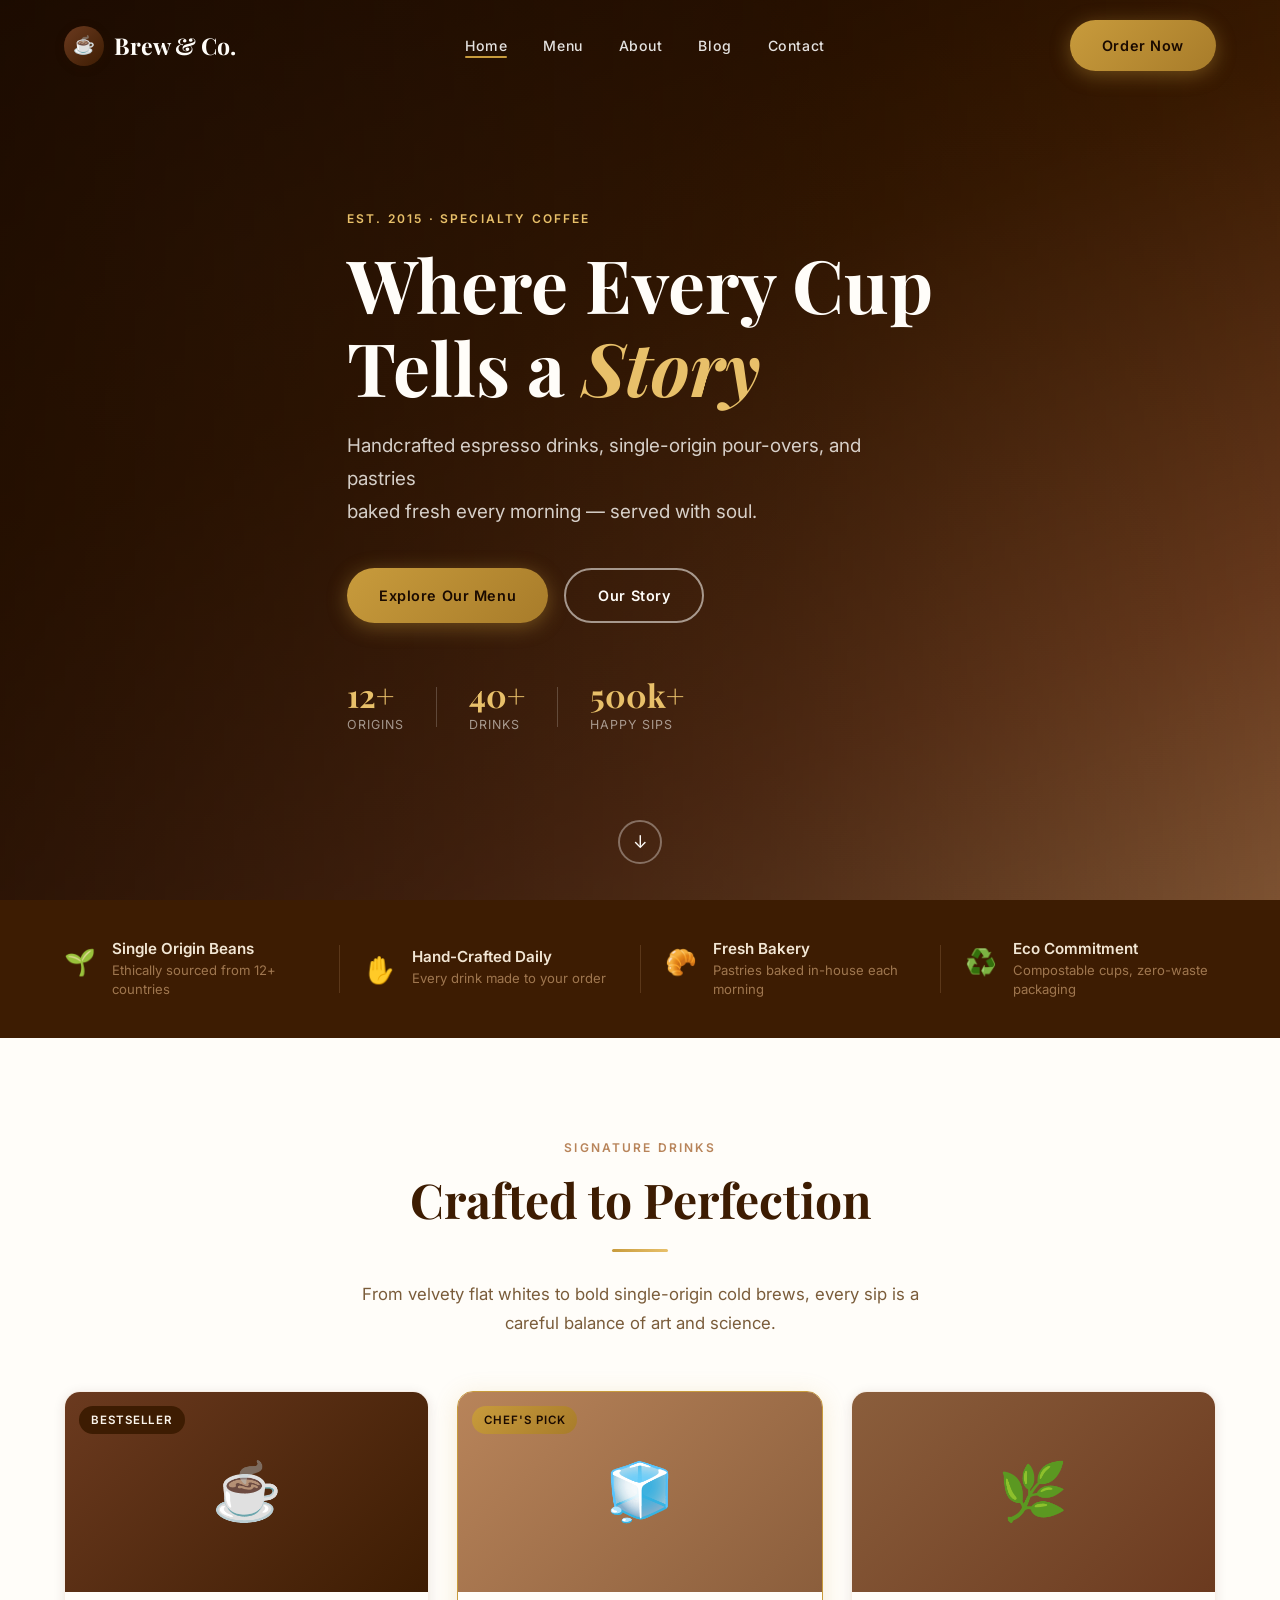
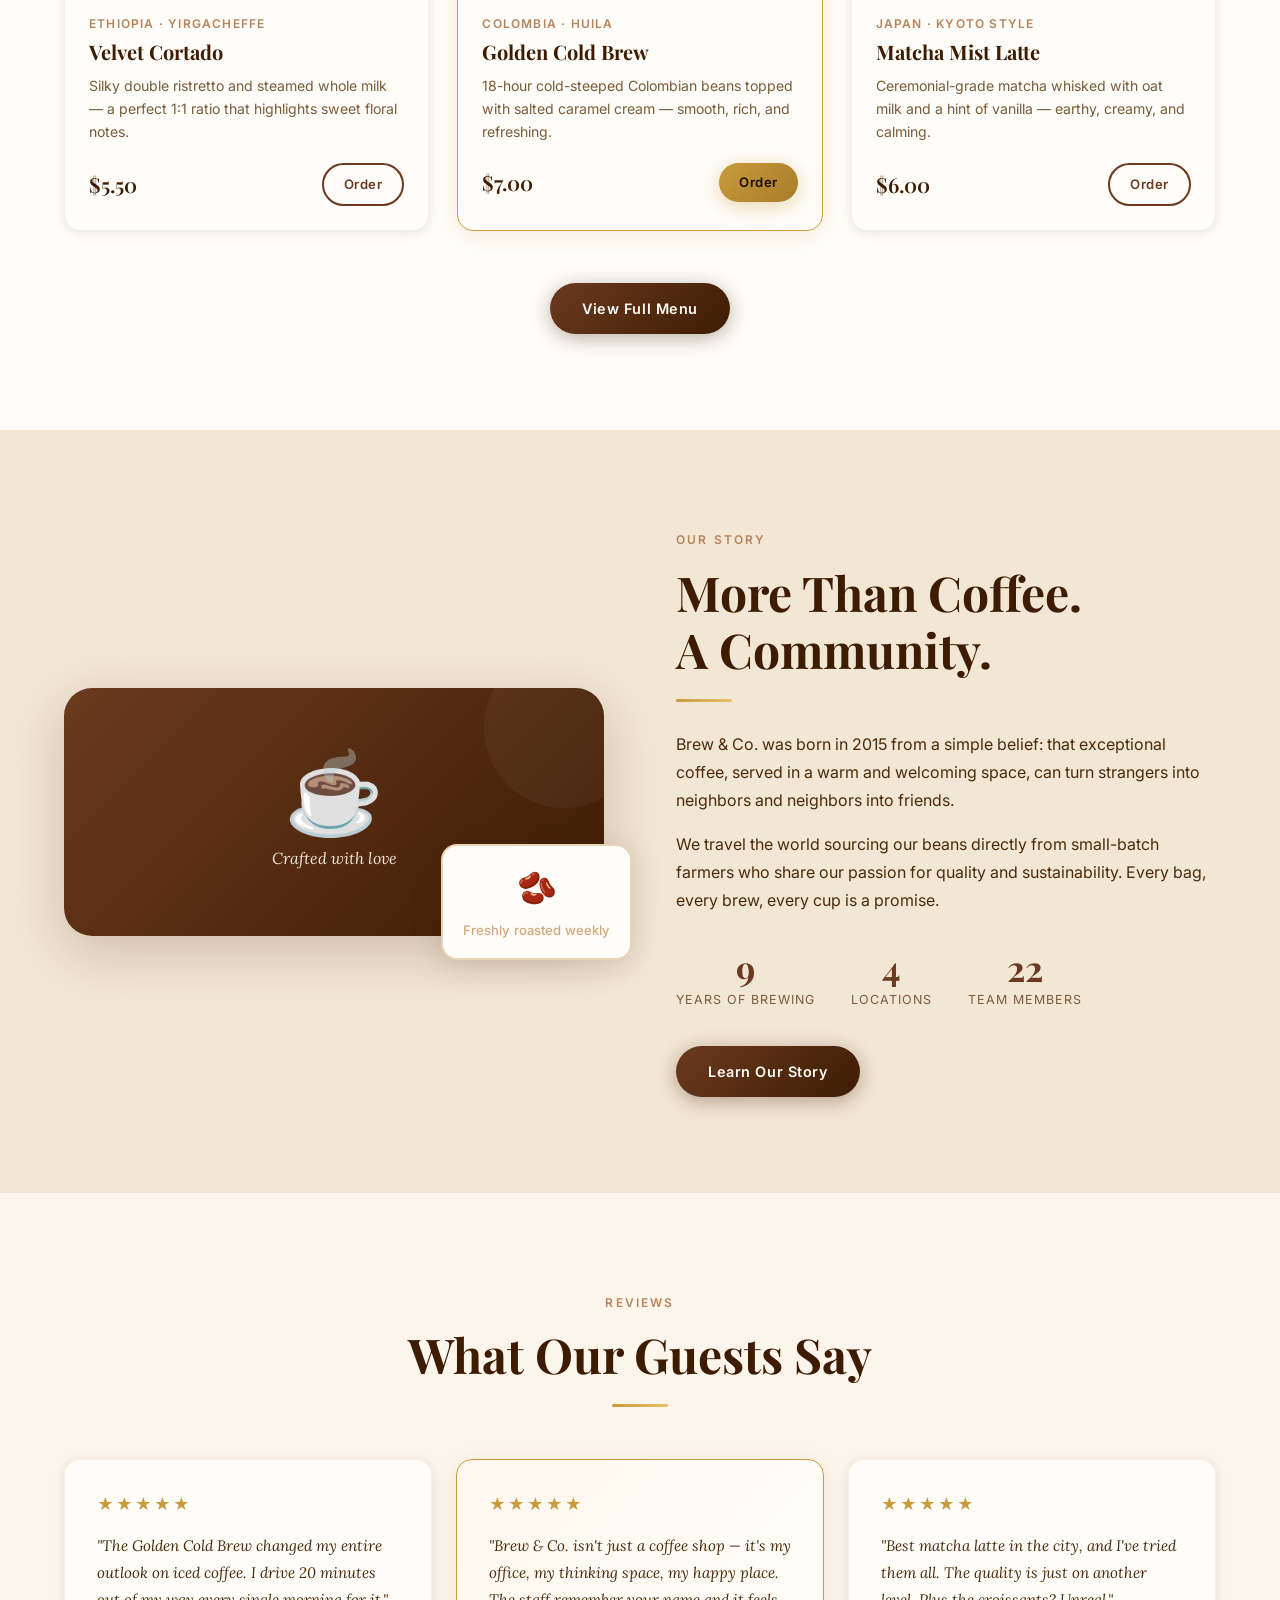
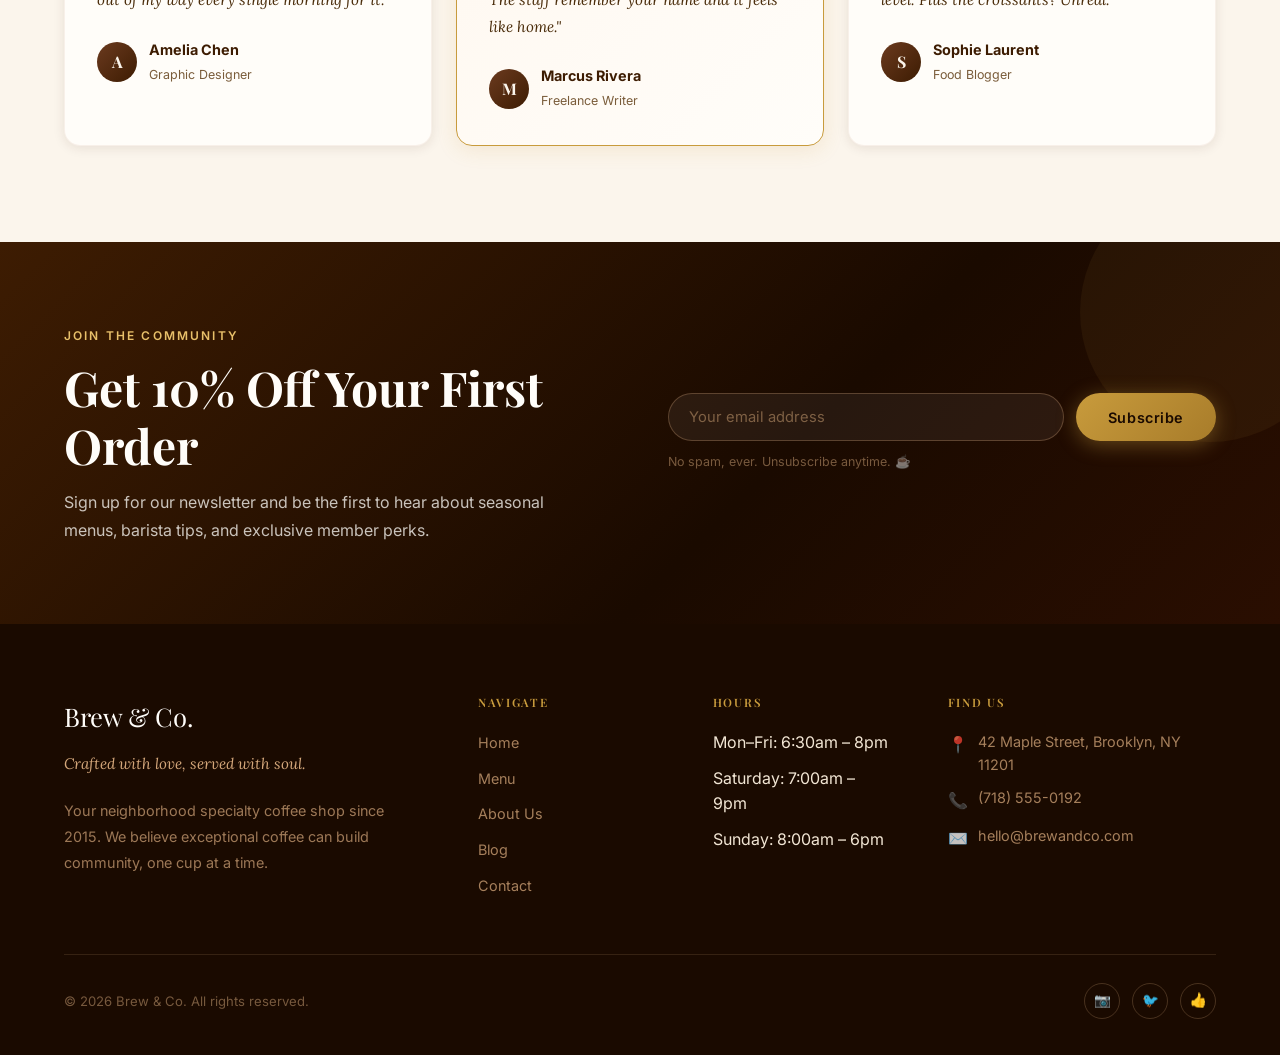
==== commit a318806d: "Add blog feature" ====
--- a/index.html
+++ b/index.html
@@ -21,6 +21,7 @@
       <li><a href="index.html"   class="nav-link" data-page="index.html">Home</a></li>
       <li><a href="menu.html"    class="nav-link" data-page="menu.html">Menu</a></li>
       <li><a href="about.html"   class="nav-link" data-page="about.html">About</a></li>
+      <li><a href="blog.html"    class="nav-link" data-page="blog.html">Blog</a></li>
       <li><a href="contact.html" class="nav-link" data-page="contact.html">Contact</a></li>
     </ul>
     <a href="menu.html" class="btn btn-gold nav-cta">Order Now</a>
@@ -37,6 +38,7 @@
     <li><a href="index.html"   class="nav-link">Home</a></li>
     <li><a href="menu.html"    class="nav-link">Menu</a></li>
     <li><a href="about.html"   class="nav-link">About</a></li>
+    <li><a href="blog.html"    class="nav-link">Blog</a></li>
     <li><a href="contact.html" class="nav-link">Contact</a></li>
   </ul>
   <a href="menu.html" class="btn btn-gold" style="margin-top:8px;">Order Now</a>
@@ -315,6 +317,7 @@
           <li><a href="index.html">Home</a></li>
           <li><a href="menu.html">Menu</a></li>
           <li><a href="about.html">About Us</a></li>
+          <li><a href="blog.html">Blog</a></li>
           <li><a href="contact.html">Contact</a></li>
         </ul>
       </div>
